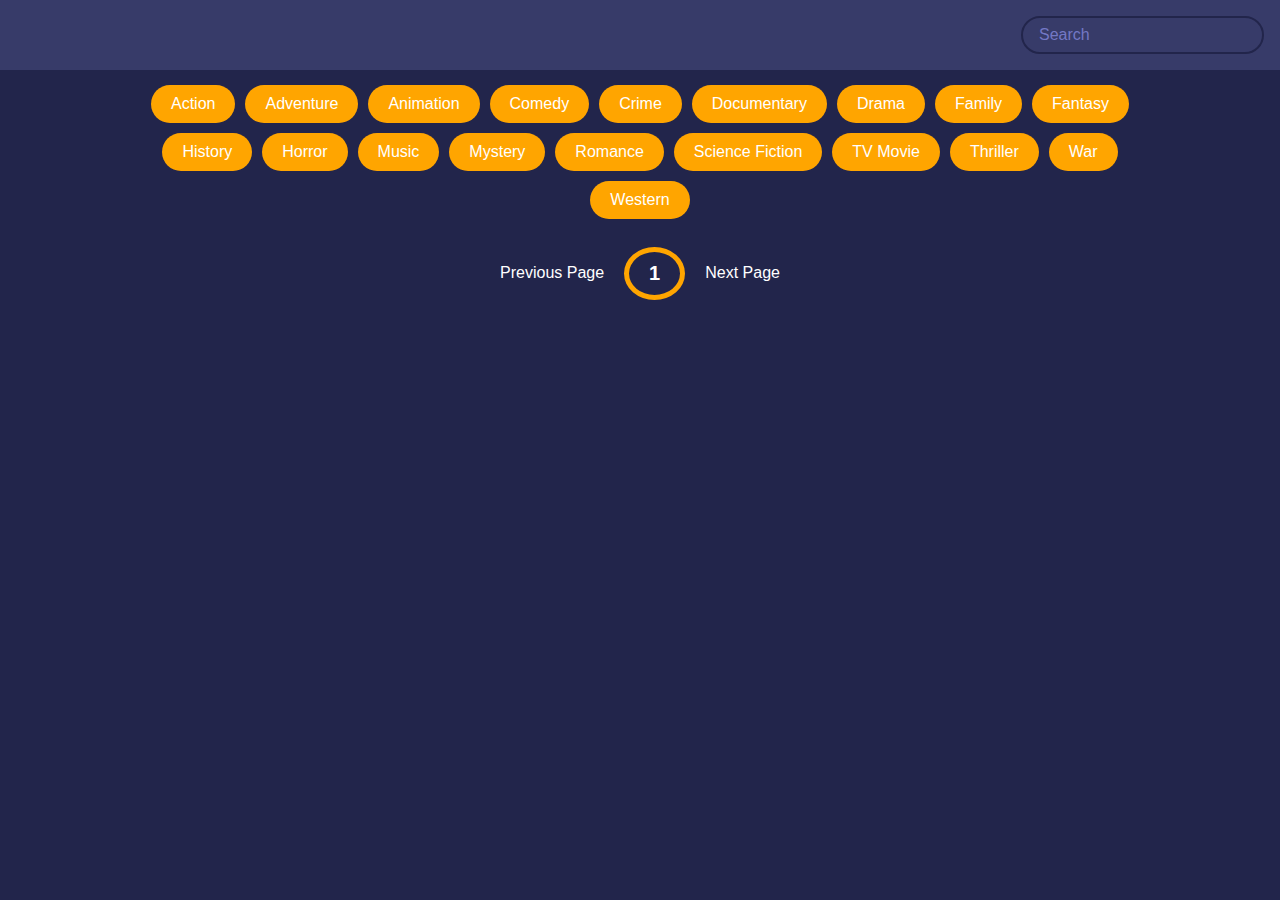
==== index.html @ 382e8a95 "Add files via upload" ====
<!DOCTYPE html>
<html lang="en">
<head>
    <meta charset="UTF-8">
    <meta name="viewport" content="width=device-width, initial-scale=1.0">
    <link rel="stylesheet" href="style.css">
    <title>Movie Box</title>
</head>
<body>
    
    <header>
        <form  id="form">
            <input type="text" placeholder="Search" id="search" class="search">
        </form>
    </header>
    <div id="tags"></div>
    <div id="myNav" class="overlay">

        <!-- Button to close the overlay navigation -->
        <a href="javascript:void(0)" class="closebtn" onclick="closeNav()">&times;</a>
      
        <!-- Overlay content -->
        <div class="overlay-content" id="overlay-content"></div>
        
        <a href="javascript:void(0)" class="arrow left-arrow" id="left-arrow">&#8656;</a> 
        
        <a href="javascript:void(0)" class="arrow right-arrow" id="right-arrow" >&#8658;</a>

      </div>
    <main id="main"></main>
    <div class="pagination">
        <div class="page" id="prev">Previous Page</div>
        <div class="current" id="current">1</div>
        <div class="page" id="next">Next Page</div>

    </div>

    <script src="script.js"></script>
</body>
</html>
---- style.css ----
@import url('https://fonts.googleapis.com/css2?family=Poppins:wght@200;400;700&display=swap');

*{
    box-sizing: border-box;
}

:root{
    --primary-color:#22254b;
    --secondary-color: #373b69;
}

body{
    background-color: var(--primary-color);
    font-family: 'Roboto', sans-serif;
    margin: 0;
}


header{
    padding:1rem;
    display:flex;
    justify-content: flex-end;
    background-color: var(--secondary-color);
}

.search{
    background-color: transparent;
    border: 2px solid var(--primary-color);
    padding:0.5rem 1rem;
    border-radius: 50px;
    font-size: 1rem;
    color:#fff;
    font-family: inherit;
}

.search:focus{
    outline:0;
    background-color: var(--primary-color);
}

.search::placeholder{
    color: #7378c5;
}

main{
    display:flex;
    flex-wrap: wrap;
    justify-content: center;
}

.movie {
    width: 300px;
    margin: 1rem;
    border-radius: 3px;
    box-shadow: 0.2px 4px 5px rgba(0,0,0,0.1);
    background-color: var(--secondary-color);
    position:relative;
    overflow: hidden;
}


.movie img{
    width:100%;
}

.movie-info{
    color:#eee;
    display: flex;
    align-items: center;
    justify-content: space-between;
    padding: 0.5rem 1rem 1rem;
    letter-spacing: 0.5px;
}

.movie-info h3{
    margin-top: 0;
}

.movie-info span{
    background-color: var(--primary-color);
    padding: 0.25rem 0.5rem;
    border-radius: 3px;
    font-weight: bold;
}

.movie-info span.green{
    color:lightgreen;
}

.movie-info span.orange{
    color:orange;
}

.movie-info span.red{
    color:red;
}

.overview{
    position:absolute;
    left:0;
    right:0;
    bottom:0;
    background-color: #fff;
    padding: 1rem;
    max-height: 100%;
    transform:translateY(101%);
    transition:transform 0.3s ease-in;
}

.movie:hover .overview{
    transform:translateY(0)
}

#tags{
    width:80%;
    display:flex;
    flex-wrap: wrap;
    justify-content: center;
    align-items: center;
    margin: 10px auto;
}

.tag{
    color:white;
    padding:10px 20px;
    background-color: orange;
    border-radius: 50px;
    margin:5px;
    display:inline-block;
    cursor: pointer;
}

.tag.highlight{
    background-color: red;
}
.no-results{
    color:white;
}

.pagination{
    display:flex;
    margin:10px 30px;
    align-items: center;
    justify-content: center;
    color:white;
}

.page{
    padding:20px;
    cursor:pointer;
}

.page.disabled{
    cursor:not-allowed;
    color:grey;
}

.current{
    padding: 10px 20px;
    border-radius: 50%;
    border: 5px solid orange;
    font-size: 20px;
    font-weight: 600;
}

.know-more{
    background-color: orange;
    color:white;
    font-size: 16px;
    font-weight: bold;
    border:0;
    border-radius: 50px;
    padding: 10px 20px;
    margin-top: 5px;
}
/* The Overlay (background) */
.overlay {
    /* Height & width depends on how you want to reveal the overlay (see JS below) */   
    height: 100%;
    width: 0;
    position: fixed; /* Stay in place */
    z-index: 1; /* Sit on top */
    left: 0;
    top: 0;
    background-color: rgb(0,0,0); /* Black fallback color */
    background-color: rgba(0,0,0, 0.9); /* Black w/opacity */
    overflow-x: hidden; /* Disable horizontal scroll */
    transition: 0.5s; /* 0.5 second transition effect to slide in or slide down the overlay (height or width, depending on reveal) */
  }
  
  /* Position the content inside the overlay */
  .overlay-content {
    position: relative;
    top: 10%; /* 25% from the top */
    width: 100%; /* 100% width */
    text-align: center; /* Centered text/links */
    margin-top: 30px; /* 30px top margin to avoid conflict with the close button on smaller screens */
  }
  
  /* The navigation links inside the overlay */
  .overlay a {
    padding: 8px;
    text-decoration: none;
    font-size: 36px;
    color: #818181;
    display: block; /* Display block instead of inline */
    transition: 0.3s; /* Transition effects on hover (color) */
  }
  
  /* When you mouse over the navigation links, change their color */
  .overlay a:hover, .overlay a:focus {
    color: #f1f1f1;
  }
  
  /* Position the close button (top right corner) */
  .overlay .closebtn {
    position: absolute;
    top: 20px;
    right: 45px;
    font-size: 60px;
  }
  
  /* When the height of the screen is less than 450 pixels, change the font-size of the links and position the close button again, so they don't overlap */
  @media screen and (max-height: 450px) {
    .overlay a {font-size: 20px}
    .overlay .closebtn {
      font-size: 40px;
      top: 15px;
      right: 35px;
    }
  }


  .embed.hide{
      display: none;
  }

  .embed.show{
      display: inline-block;
  }

  .arrow{
      position: absolute;
      font-size: 40px;
  }

  .arrow.left-arrow{
      top:50%;
      left:5%;
      transform: translateY(-50%);
  }

  
  .arrow.right-arrow{
    top:50%;
    transform: translateY(-50%);
    right:5%;
}

.dots{
    margin-top: 30px;
}

.dots .dot {
    padding: 5px 15px;
    border-radius: 50%;
    border: 5px solid var(--secondary-color);
    color: white;
    font-size: 20px;
    font-weight: 600;
    margin: 5px;
}

.dots .dot.active{
    border-color: orange;
}
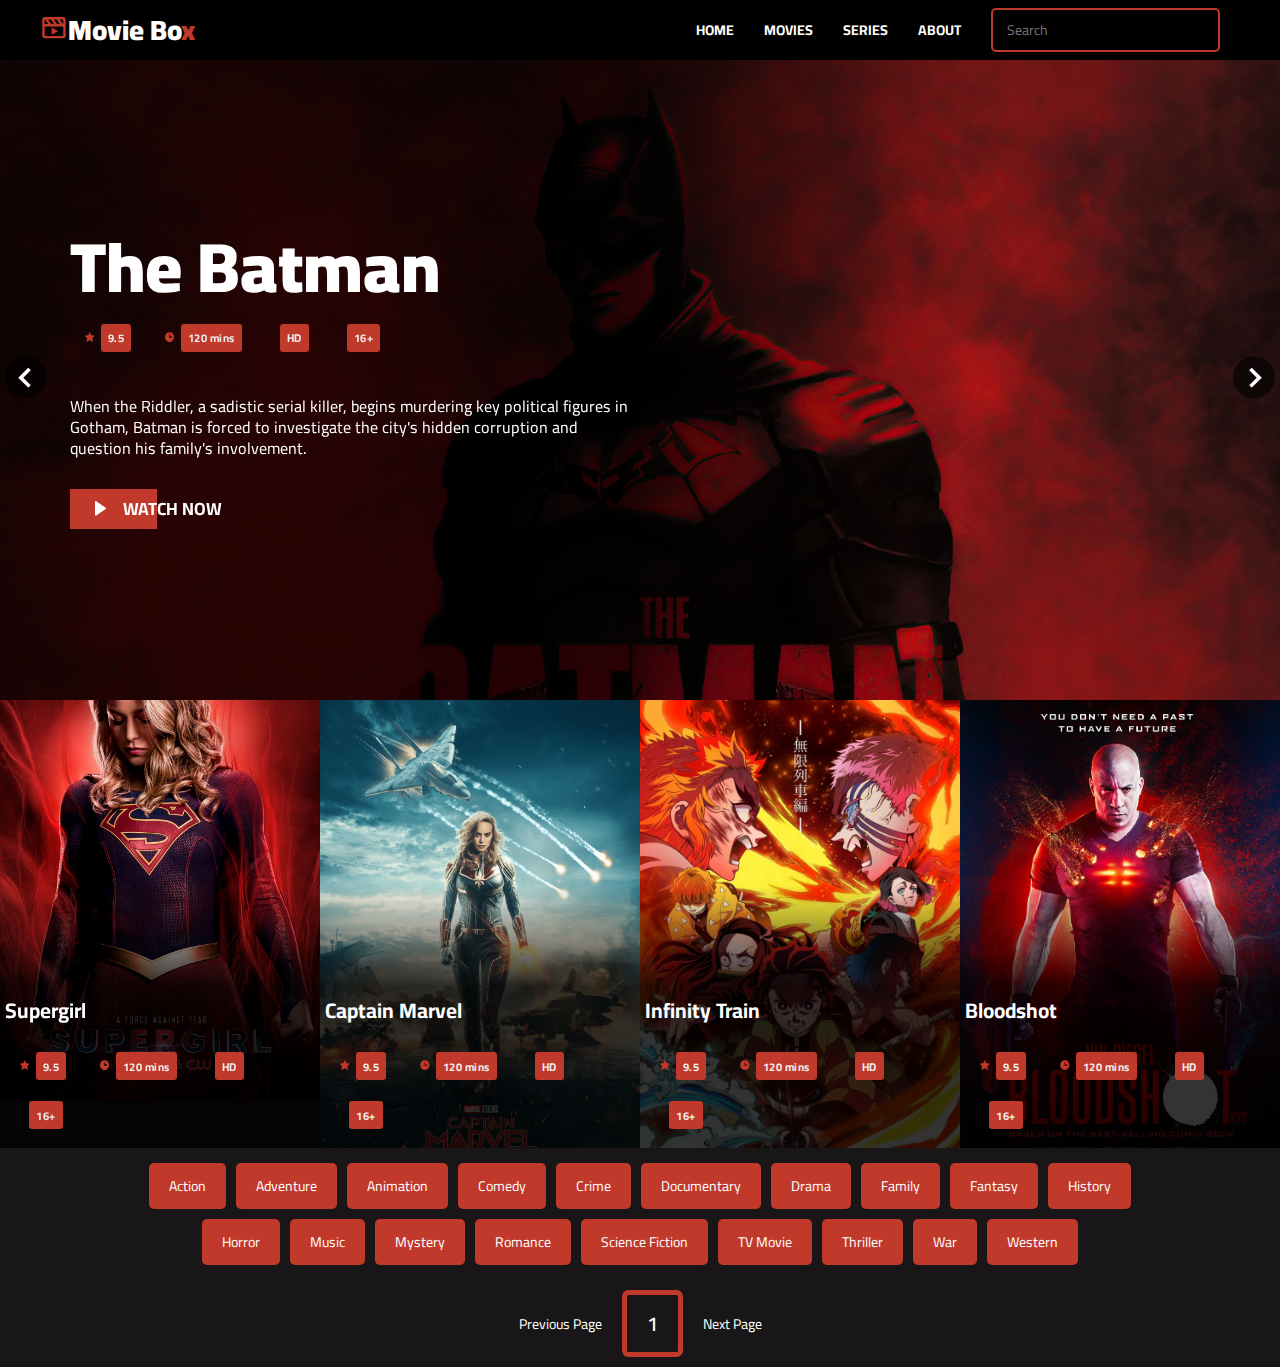
==== commit da39b8ed: "Initial commit" ====
--- a/index.html
+++ b/index.html
@@ -1,18 +1,342 @@
 <!DOCTYPE html>
 <html lang="en">
+
 <head>
     <meta charset="UTF-8">
+    <meta http-equiv="X-UA-Compatible" content="IE=edge">
     <meta name="viewport" content="width=device-width, initial-scale=1.0">
-    <link rel="stylesheet" href="style.css">
-    <title>Movie Box</title>
+    <title>
+        Flix
+    </title>
+    <!-- GOOGLE FONTS -->
+    <link rel="preconnect" href="https://fonts.gstatic.com">
+    <link href="https://fonts.googleapis.com/css2?family=Cairo:wght@200;300;400;600;700;900&display=swap" rel="stylesheet">
+    <!-- OWL CAROUSEL -->
+    <link rel="stylesheet" href="https://cdnjs.cloudflare.com/ajax/libs/OwlCarousel2/2.3.4/assets/owl.carousel.min.css" integrity="sha512-tS3S5qG0BlhnQROyJXvNjeEM4UpMXHrQfTGmbQ1gKmelCxlSEBUaxhRBj/EFTzpbP4RVSrpEikbmdJobCvhE3g==" crossorigin="anonymous" />
+    <!-- BOX ICONS -->
+    <link href='https://unpkg.com/boxicons@2.0.7/css/boxicons.min.css' rel='stylesheet'>
+    <!-- APP CSS -->
+    <link rel="stylesheet" href="grid.css">
+    <link rel="stylesheet" href="app.css">
 </head>
+
 <body>
-    
-    <header>
-        <form  id="form">
-            <input type="text" placeholder="Search" id="search" class="search">
-        </form>
-    </header>
+
+    <!-- NAV -->
+    <div class="nav-wrapper">
+        <div class="container">
+            <div class="nav">
+                <a href="#" class="logo">
+                    <i class='bx bx-movie-play bx-tada main-color'></i>Movie Bo<span class="main-color">x</span>
+                </a>
+                <ul class="nav-menu" id="nav-menu">
+                    <li><a href="#">Home</a></li>
+                    <li><a href="#">Movies</a></li>
+                    <li><a href="#">Series</a></li>
+                    <li><a href="#">About</a></li>
+                    <li>
+                            <form  id="form">
+                                <input type="text" placeholder="Search" id="search" class="search">
+                            </form>
+                       
+                    </li>
+                </ul>
+                <!-- MOBILE MENU TOGGLE -->
+                <div class="hamburger-menu" id="hamburger-menu">
+                    <div class="hamburger"></div>
+                </div>
+            </div>
+        </div>
+    </div>
+    <!-- END NAV -->
+
+    <!-- HERO SECTION -->
+    <div class="hero-section">
+        <!-- HERO SLIDE -->
+        <div class="hero-slide">
+            <div class="owl-carousel carousel-nav-center" id="hero-carousel">
+                <!-- SLIDE ITEM -->
+                <div class="hero-slide-item">
+                    <img src="./images/The-batman.png" alt="">
+                    <div class="overlay"></div>
+                    <div class="hero-slide-item-content">
+                        <div class="item-content-wraper">
+                            <div class="item-content-title top-down">
+                                The Batman
+                            </div>
+                            <div class="movie-infos top-down delay-2">
+                                <div class="movie-info">
+                                    <i class="bx bxs-star"></i>
+                                    <span>9.5</span>
+                                </div>
+                                <div class="movie-info">
+                                    <i class="bx bxs-time"></i>
+                                    <span>120 mins</span>
+                                </div>
+                                <div class="movie-info">
+                                    <span>HD</span>
+                                </div>
+                                <div class="movie-info">
+                                    <span>16+</span>
+                                </div>
+                            </div>
+                            <div class="item-content-description top-down delay-4">
+                                When the Riddler, a sadistic serial killer, begins murdering key political figures in Gotham, Batman is forced to investigate the city's hidden corruption and question his family's involvement.
+                            </div>
+                            <div class="item-action top-down delay-6">
+                                <a href="#" class="btn btn-hover">
+                                    <i class="bx bxs-right-arrow"></i>
+                                    <span>Watch now</span>
+                                </a>
+                            </div>
+                        </div>
+                    </div>
+                </div>
+                <!-- END SLIDE ITEM -->
+                <!-- SLIDE ITEM -->
+                <div class="hero-slide-item">
+                    <img src="./images/MORBIUS.png" alt="">
+                    <div class="overlay"></div>
+                    <div class="hero-slide-item-content">
+                        <div class="item-content-wraper">
+                            <div class="item-content-title top-down">
+                                Morbius
+                            </div>
+                            <div class="movie-infos top-down delay-2">
+                                <div class="movie-info">
+                                    <i class="bx bxs-star"></i>
+                                    <span>9.5</span>
+                                </div>
+                                <div class="movie-info">
+                                    <i class="bx bxs-time"></i>
+                                    <span>120 mins</span>
+                                </div>
+                                <div class="movie-info">
+                                    <span>HD</span>
+                                </div>
+                                <div class="movie-info">
+                                    <span>16+</span>
+                                </div>
+                            </div>
+                            <div class="item-content-description top-down delay-4">
+                                Biochemist Michael Morbius tries to cure himself of a rare blood disease, but he inadvertently infects himself with a form of vampirism instead.
+                            </div>
+                            <div class="item-action top-down delay-6">
+                                <a href="#" class="btn btn-hover">
+                                    <i class="bx bxs-right-arrow"></i>
+                                    <span>Watch now</span>
+                                </a>
+                            </div>
+                        </div>
+                    </div>
+                </div>
+                <!-- END SLIDE ITEM -->
+                <!-- SLIDE ITEM -->
+                <div class="hero-slide-item">
+                    <img src="./images/wanda-banner.jpg" alt="">
+                    <div class="overlay"></div>
+                    <div class="hero-slide-item-content">
+                        <div class="item-content-wraper">
+                            <div class="item-content-title top-down">
+                                Wanda Vision
+                            </div>
+                            <div class="movie-infos top-down delay-2">
+                                <div class="movie-info">
+                                    <i class="bx bxs-star"></i>
+                                    <span>9.5</span>
+                                </div>
+                                <div class="movie-info">
+                                    <i class="bx bxs-time"></i>
+                                    <span>120 mins</span>
+                                </div>
+                                <div class="movie-info">
+                                    <span>HD</span>
+                                </div>
+                                <div class="movie-info">
+                                    <span>16+</span>
+                                </div>
+                            </div>
+                            <div class="item-content-description top-down delay-4">
+                                Blends the style of classic sitcoms with the MCU, in which Wanda Maximoff and Vision - two super-powered beings living their ideal suburban lives - begin to suspect that everything is not as it seems.
+                            </div>
+                            <div class="item-action top-down delay-6">
+                                <a href="#" class="btn btn-hover">
+                                    <i class="bx bxs-right-arrow"></i>
+                                    <span>Watch now</span>
+                                </a>
+                            </div>
+                        </div>
+                    </div>
+                </div>
+                <!-- END SLIDE ITEM -->
+            </div>
+        </div>
+        <!-- END HERO SLIDE -->
+        <!-- TOP MOVIES SLIDE -->
+        <div class="top-movies-slide">
+            <div class="owl-carousel" id="top-movies-slide">
+                <!-- MOVIE ITEM -->
+                <div class="movie-item">
+                    <img src="./images/series/supergirl.jpg" alt="">
+                    <div class="movie-item-content">
+                        <div class="movie-item-title">
+                            Supergirl
+                        </div>
+                        <div class="movie-infos">
+                            <div class="movie-info">
+                                <i class="bx bxs-star"></i>
+                                <span>9.5</span>
+                            </div>
+                            <div class="movie-info">
+                                <i class="bx bxs-time"></i>
+                                <span>120 mins</span>
+                            </div>
+                            <div class="movie-info">
+                                <span>HD</span>
+                            </div>
+                            <div class="movie-info">
+                                <span>16+</span>
+                            </div>
+                        </div>
+                    </div>
+                </div>
+                <!-- END MOVIE ITEM -->
+                <!-- MOVIE ITEM -->
+                <div class="movie-item">
+                    <img src="./images/movies/captain-marvel.png" alt="">
+                    <div class="movie-item-content">
+                        <div class="movie-item-title">
+                            Captain Marvel
+                        </div>
+                        <div class="movie-infos">
+                            <div class="movie-info">
+                                <i class="bx bxs-star"></i>
+                                <span>9.5</span>
+                            </div>
+                            <div class="movie-info">
+                                <i class="bx bxs-time"></i>
+                                <span>120 mins</span>
+                            </div>
+                            <div class="movie-info">
+                                <span>HD</span>
+                            </div>
+                            <div class="movie-info">
+                                <span>16+</span>
+                            </div>
+                        </div>
+                    </div>
+                </div>
+                <!-- END MOVIE ITEM -->
+                <!-- MOVIE ITEM -->
+                <div class="movie-item">
+                    <img src="./images/cartoons/demon-slayer.jpg" alt="">
+                    <div class="movie-item-content">
+                        <div class="movie-item-title">
+                            Infinity Train
+                        </div>
+                        <div class="movie-infos">
+                            <div class="movie-info">
+                                <i class="bx bxs-star"></i>
+                                <span>9.5</span>
+                            </div>
+                            <div class="movie-info">
+                                <i class="bx bxs-time"></i>
+                                <span>120 mins</span>
+                            </div>
+                            <div class="movie-info">
+                                <span>HD</span>
+                            </div>
+                            <div class="movie-info">
+                                <span>16+</span>
+                            </div>
+                        </div>
+                    </div>
+                </div>
+                <!-- END MOVIE ITEM -->
+                <!-- MOVIE ITEM -->
+                <div class="movie-item">
+                    <img src="./images/movies/blood-shot.jpg" alt="">
+                    <div class="movie-item-content">
+                        <div class="movie-item-title">
+                            Bloodshot
+                        </div>
+                        <div class="movie-infos">
+                            <div class="movie-info">
+                                <i class="bx bxs-star"></i>
+                                <span>9.5</span>
+                            </div>
+                            <div class="movie-info">
+                                <i class="bx bxs-time"></i>
+                                <span>120 mins</span>
+                            </div>
+                            <div class="movie-info">
+                                <span>HD</span>
+                            </div>
+                            <div class="movie-info">
+                                <span>16+</span>
+                            </div>
+                        </div>
+                    </div>
+                </div>
+                <!-- END MOVIE ITEM -->
+                <!-- MOVIE ITEM -->
+                <div class="movie-item">
+                    <img src="./images/series/wanda.png" alt="">
+                    <div class="movie-item-content">
+                        <div class="movie-item-title">
+                            Wanda Vision
+                        </div>
+                        <div class="movie-infos">
+                            <div class="movie-info">
+                                <i class="bx bxs-star"></i>
+                                <span>9.5</span>
+                            </div>
+                            <div class="movie-info">
+                                <i class="bx bxs-time"></i>
+                                <span>120 mins</span>
+                            </div>
+                            <div class="movie-info">
+                                <span>HD</span>
+                            </div>
+                            <div class="movie-info">
+                                <span>16+</span>
+                            </div>
+                        </div>
+                    </div>
+                </div>
+                <!-- END MOVIE ITEM -->
+                <!-- MOVIE ITEM -->
+                <div class="movie-item">
+                    <img src="./images/movies/bat-man.jpg" alt="">
+                    <div class="movie-item-content">
+                        <div class="movie-item-title">
+                            The Dark Knight
+                        </div>
+                        <div class="movie-infos">
+                            <div class="movie-info">
+                                <i class="bx bxs-star"></i>
+                                <span>9.5</span>
+                            </div>
+                            <div class="movie-info">
+                                <i class="bx bxs-time"></i>
+                                <span>120 mins</span>
+                            </div>
+                            <div class="movie-info">
+                                <span>HD</span>
+                            </div>
+                            <div class="movie-info">
+                                <span>16+</span>
+                            </div>
+                        </div>
+                    </div>
+                </div>
+                <!-- END MOVIE ITEM -->
+            </div>
+        </div>
+        <!-- END TOP MOVIES SLIDE -->
+    </div>
+    <!-- END HERO SECTION -->
+
     <div id="tags"></div>
     <div id="myNav" class="overlay">
 
@@ -36,5 +360,15 @@
     </div>
 
     <script src="script.js"></script>
+
+    <!-- SCRIPT -->
+    <!-- JQUERY -->
+    <script src="https://code.jquery.com/jquery-3.6.0.min.js" integrity="sha256-/xUj+3OJU5yExlq6GSYGSHk7tPXikynS7ogEvDej/m4=" crossorigin="anonymous"></script>
+    <!-- OWL CAROUSEL -->
+    <script src="https://cdnjs.cloudflare.com/ajax/libs/OwlCarousel2/2.3.4/owl.carousel.min.js" integrity="sha512-bPs7Ae6pVvhOSiIcyUClR7/q2OAsRiovw4vAkX+zJbw3ShAeeqezq50RIIcIURq7Oa20rW2n2q+fyXBNcU9lrw==" crossorigin="anonymous"></script>
+    <!-- APP SCRIPT -->
+    <script src="app.js"></script>
+
 </body>
+
 </html>--- a/grid.css
+++ b/grid.css
@@ -0,0 +1,161 @@
+.row {
+    display: flex;
+    flex-wrap: wrap;
+    margin: 0 -15px;
+}
+
+[class*="col-"] {
+    padding: 0 15px;
+}
+
+.col-1 {
+    width: 8.33%;
+}
+
+.col-2 {
+    width: 16.66%;
+}
+
+.col-3 {
+    width: 25%;
+}
+
+.col-4 {
+    width: 33.33%;
+}
+
+.col-5 {
+    width: 41.66%;
+}
+
+.col-6 {
+    width: 50%;
+}
+
+.col-7 {
+    width: 58.33%;
+}
+
+.col-8 {
+    width: 66.66%;
+}
+
+.col-9 {
+    width: 75%;
+}
+
+.col-10 {
+    width: 83.33%;
+}
+
+.col-11 {
+    width: 91.66%;
+}
+
+.col-12 {
+    width: 100%;
+}
+
+/* MEDIUM SCREEN */
+
+@media only screen and (max-width: 1280px) {
+    .col-md-1 {
+        width: 8.33%;
+    }
+
+    .col-md-2 {
+        width: 16.66%;
+    }
+
+    .col-md-3 {
+        width: 25%;
+    }
+
+    .col-md-4 {
+        width: 33.33%;
+    }
+
+    .col-md-5 {
+        width: 41.66%;
+    }
+
+    .col-md-6 {
+        width: 50%;
+    }
+
+    .col-md-7 {
+        width: 58.33%;
+    }
+
+    .col-md-8 {
+        width: 66.66%;
+    }
+
+    .col-md-9 {
+        width: 75%;
+    }
+
+    .col-md-10 {
+        width: 83.33%;
+    }
+
+    .col-md-11 {
+        width: 91.66%;
+    }
+
+    .col-md-12 {
+        width: 100%;
+    }
+}
+
+/* SMALL SCREEN */
+
+@media only screen and (max-width: 850px) {
+    .col-sm-1 {
+        width: 8.33%;
+    }
+
+    .col-sm-2 {
+        width: 16.66%;
+    }
+
+    .col-sm-3 {
+        width: 25%;
+    }
+
+    .col-sm-4 {
+        width: 33.33%;
+    }
+
+    .col-sm-5 {
+        width: 41.66%;
+    }
+
+    .col-sm-6 {
+        width: 50%;
+    }
+
+    .col-sm-7 {
+        width: 58.33%;
+    }
+
+    .col-sm-8 {
+        width: 66.66%;
+    }
+
+    .col-sm-9 {
+        width: 75%;
+    }
+
+    .col-sm-10 {
+        width: 83.33%;
+    }
+
+    .col-sm-11 {
+        width: 91.66%;
+    }
+
+    .col-sm-12 {
+        width: 100%;
+    }
+}
--- a/app.css
+++ b/app.css
@@ -0,0 +1,855 @@
+:root {
+    --main-color: #c0392b;
+    --body-bg: #181616;
+    --box-bg: #221f1f;
+    --text-color: #ffffff;
+
+    --nav-height: 60px;
+    --space-top: 30px;
+}
+
+* {
+    padding: 0;
+    margin: 0;
+    box-sizing: border-box;
+}
+
+html {
+    font-size: 16px;
+}
+
+body {
+    font-family: "Cairo", sans-serif;
+    background-color: var(--body-bg);
+    color: var(--text-color);
+    padding-top: var(--nav-height);
+}
+
+a {
+    text-decoration: none;
+    color: unset;
+}
+
+.search{
+    background-color: transparent;
+    border: 2px solid var(--main-color);
+    padding:0.5rem 1rem;
+    border-radius: 5px;
+    font-size: 1rem;
+    color:#fff;
+    font-family: "Cairo", sans-serif;
+}
+
+.search:focus{
+    outline:0;
+    background-color: var(--main-color);
+}
+
+img {
+    max-width: 100%;
+}
+
+.main-color {
+    color: var(--main-color);
+}
+
+.container {
+    max-width: 1920px;
+    padding: 0 40px;
+    margin: auto;
+}
+
+.overlay {
+    position: absolute;
+    top: 0;
+    right: 0;
+    bottom: 0;
+    left: 0;
+    background-color: rgba(0, 0, 0, 0.5);
+}
+
+.nav-wrapper {
+    position: fixed;
+    top: 0;
+    left: 0;
+    width: 100%;
+    z-index: 99;
+    background-color: #000000;
+}
+
+.nav {
+    display: flex;
+    align-items: center;
+    justify-content: space-between;
+    color: var(--text-color);
+    height: var(--nav-height);
+}
+
+.nav a {
+    color: var(--text-color);
+}
+
+.logo {
+    font-size: 2rem;
+    font-weight: 900;
+}
+
+.nav-menu {
+    list-style-type: none;
+    display: flex;
+    align-items: center;
+    padding: 0 20px;
+}
+
+.nav-menu li ~ li {
+    margin-left: 30px;
+}
+
+.nav-menu a {
+    text-transform: uppercase;
+    font-weight: 700;
+}
+
+.nav-menu a:hover {
+    color: var(--main-color);
+}
+
+.nav-menu a.btn:hover,
+a.logo:hover,
+a.movie-item:hover {
+    color: unset;
+}
+
+.btn {
+    color: #ffffff;
+    padding: 0.25rem 1.5rem;
+    text-transform: uppercase;
+    font-size: 1.25rem;
+    font-weight: 700;
+    display: inline-flex;
+    position: relative;
+    align-items: center;
+}
+
+.btn-hover::before {
+    z-index: 1;
+    content: "";
+    position: absolute;
+    top: 0;
+    left: 0;
+    width: 50%;
+    height: 100%;
+    background-color: var(--main-color);
+    transition: 0.3s ease-in-out;
+}
+
+.btn-hover:hover::before {
+    width: 100%;
+}
+
+.btn i,
+.btn span {
+    z-index: 1;
+}
+
+.btn i {
+    margin-right: 1rem;
+}
+
+.hamburger-menu {
+    --size: 30px;
+    height: var(--size);
+    width: var(--size);
+    cursor: pointer;
+    z-index: 101;
+    position: relative;
+    display: none;
+    align-items: center;
+}
+
+.hamburger {
+    position: relative;
+}
+
+.hamburger,
+.hamburger::before,
+.hamburger::after {
+    width: var(--size);
+    height: 3px;
+    border-radius: 0.5rem;
+    background-color: var(--text-color);
+    transition: 0.4s;
+}
+
+.hamburger::before,
+.hamburger::after {
+    content: "";
+    position: absolute;
+    left: 0;
+}
+
+.hamburger::before {
+    top: -10px;
+}
+
+.hamburger::after {
+    bottom: -10px;
+}
+
+.hamburger-menu.active .hamburger {
+    background-color: transparent;
+}
+
+.hamburger-menu.active .hamburger::before {
+    transform-origin: top left;
+    transform: rotate(45deg);
+    left: 6px;
+}
+
+.hamburger-menu.active .hamburger::after {
+    transform-origin: bottom left;
+    transform: rotate(-45deg);
+    left: 6px;
+}
+
+.hero-slide-item {
+    padding-top: 40%;
+    position: relative;
+    overflow: hidden;
+}
+
+.hero-slide-item img {
+    width: 100%;
+    position: absolute;
+    top: 0;
+    left: 0;
+}
+
+.hero-slide-item-content {
+    position: absolute;
+    top: 0;
+    left: 0;
+    width: 100%;
+    height: 100%;
+    color: var(--text-color);
+    display: flex;
+}
+
+.item-content-wraper {
+    padding-left: 5rem;
+    width: 40%;
+    background-color: rgba(0, 0, 0, 0.8);
+    display: flex;
+    flex-direction: column;
+    justify-content: center;
+    position: relative;
+}
+
+.item-content-wraper::before {
+    content: "";
+    position: absolute;
+    top: 0;
+    left: 100%;
+    width: 50%;
+    height: 100%;
+    background: linear-gradient(to right, rgba(0, 0, 0, 0.8), rgba(0, 0, 0, 0));
+}
+
+.item-content-title {
+    font-size: 5rem;
+    line-height: 5rem;
+    font-weight: 900;
+}
+
+.movie-infos {
+    display: flex;
+    align-items: center;
+    flex-wrap: wrap;
+    margin-top: calc(var(--space-top) / 2);
+}
+
+.movie-info {
+    display: flex;
+    align-items: center;
+    font-size: 0.8rem;
+    font-weight: 600;
+}
+
+.movie-info span {
+    margin-left: 5px;
+}
+
+.movie-info i {
+    color: var(--main-color);
+}
+
+.movie-info ~ .movie-info {
+    margin-left: 5px;
+}
+
+.item-content-description {
+    font-size: 1.15rem;
+    margin-top: var(--space-top);
+    line-height: 1.5rem;
+}
+
+.item-action {
+    margin-top: var(--space-top);
+}
+
+.carousel-nav-center {
+    position: relative;
+}
+
+.carousel-nav-center .owl-nav button i {
+    font-size: 3rem;
+}
+
+.carousel-nav-center .owl-nav button {
+    position: absolute;
+    top: 50%;
+    transform: translateY(-50%);
+}
+
+.carousel-nav-center .owl-nav .owl-prev {
+    position: absolute;
+    left: 5px;
+}
+
+.carousel-nav-center .owl-nav .owl-next {
+    position: absolute;
+    right: 5px;
+}
+
+.owl-nav button {
+    border: none;
+    outline: none;
+}
+
+.owl-nav button i {
+    background-color: rgba(0, 0, 0, 0.6);
+    border-radius: 50%;
+}
+
+.owl-nav button:hover i {
+    color: var(--main-color);
+}
+
+.top-down {
+    transform: translateY(-50px);
+    visibility: hidden;
+    opacity: 0;
+    transition: 0.5s ease-in-out;
+}
+
+.delay-2 {
+    transition-delay: 0.2s;
+}
+
+.delay-4 {
+    transition-delay: 0.4s;
+}
+
+.delay-6 {
+    transition-delay: 0.6s;
+}
+
+.delay-8 {
+    transition-delay: 0.8s;
+}
+
+.owl-item.active .top-down {
+    transform: translateY(0);
+    visibility: visible;
+    opacity: 1;
+}
+
+.movie-item {
+    display: block;
+    position: relative;
+    overflow: hidden;
+    padding-top: 140%;
+    cursor: pointer;
+}
+
+.movie-item img {
+    position: absolute;
+    top: 0;
+    left: 0;
+    width: 100%;
+    transition: transform 0.3s linear;
+}
+
+.movie-item:hover img {
+    transform: scale(1.2);
+}
+
+.movie-item-content {
+    position: absolute;
+    bottom: 0;
+    left: 0;
+    width: 100%;
+    padding: 5px;
+    background-color: rgba(0, 0, 0, 0.8);
+}
+
+.movie-item-content::before {
+    content: "";
+    position: absolute;
+    bottom: 100%;
+    left: 0;
+    width: 100%;
+    height: 100px;
+    background: linear-gradient(to top, rgba(0, 0, 0, 0.8), rgba(0, 0, 0, 0));
+}
+
+.movie-item-title {
+    color: var(--text-color);
+    font-size: 1.5rem;
+    position: relative;
+    font-weight: 700;
+}
+
+.section {
+    padding-top: 80px;
+}
+
+.section-header {
+    margin-bottom: 30px;
+    padding-left: 20px;
+    text-transform: uppercase;
+    font-size: 1.5rem;
+    font-weight: 700;
+    border-left: 4px solid var(--main-color);
+    display: flex;
+    align-items: center;
+}
+
+.pricing-header {
+    margin-bottom: 30px;
+    text-align: center;
+    font-size: 2rem;
+    font-weight: 700;
+    text-transform: uppercase;
+}
+
+.pricing-box {
+    padding: 50px;
+    margin: 15px 0;
+    background-color: var(--box-bg);
+    border-top: 5px solid transparent;
+    transition: transform 0.3s ease-in-out;
+}
+
+.pricing-box:hover {
+    transform: translateY(-20px);
+}
+
+.pricing-box.hightlight {
+    border-top: 5px solid var(--main-color);
+}
+
+.pricing-box-header {
+    display: flex;
+    align-items: center;
+    justify-content: space-between;
+    font-size: 1.5rem;
+}
+
+.pricing-price {
+    font-weight: 700;
+}
+
+.pricing-price span {
+    font-size: 1rem;
+}
+
+.pricing-box-content {
+    text-align: center;
+    margin-top: 60px;
+    font-size: 1.25rem;
+}
+
+.pricing-box-action {
+    text-align: center;
+    margin-top: 60px;
+}
+
+footer.section {
+    margin-top: 80px;
+    padding-bottom: 80px;
+    position: relative;
+    background-color: var(--box-bg);
+}
+
+footer a:hover {
+    color: var(--main-color);
+}
+
+footer a.logo {
+    margin-top: -2.5rem;
+    display: block;
+}
+
+footer a.logo:hover {
+    color: unset;
+}
+
+.social-list {
+    display: flex;
+    align-items: center;
+    margin-top: 20px;
+}
+
+.social-item {
+    --size: 30px;
+    height: var(--size);
+    width: var(--size);
+    display: grid;
+    place-items: center;
+    border-radius: 50%;
+    background-color: var(--text-color);
+    color: var(--main-color);
+}
+
+.social-item:hover {
+    background-color: var(--main-color);
+    color: var(--text-color);
+}
+
+.social-item ~ .social-item {
+    margin-left: 20px;
+}
+
+footer .content {
+    margin-top: 20px;
+}
+
+.footer-menu {
+    list-style-type: none;
+}
+
+.footer-menu a {
+    display: inline-block;
+    transition: transform 0.2s ease-in-out;
+}
+
+.footer-menu a:hover {
+    transform: translateX(5px);
+}
+
+.copyright {
+    padding: 10px;
+    border-top: 1px solid var(--body-bg);
+    background-color: var(--box-bg);
+    text-align: center;
+}
+
+/* RESPONSIVE */
+
+@media only screen and (max-width: 1280px) {
+    html {
+        font-size: 14px;
+    }
+
+    .hero-slide-item {
+        padding-top: 50%;
+    }
+
+    .item-content-wraper {
+        width: 50%;
+    }
+}
+
+@media only screen and (max-width: 850px) {
+    html {
+        font-size: 12px;
+    }
+
+    .container {
+        padding: 0 15px;
+    }
+
+    .hero-slide-item {
+        height: max-content;
+        padding-top: unset;
+    }
+
+    .item-content-wraper {
+        width: 100%;
+        height: 100%;
+        padding-bottom: 20px;
+        padding-right: 5rem;
+        background-color: rgba(0, 0, 0, 0.2);
+    }
+
+    .hero-slide-item-content {
+        position: relative;
+    }
+
+    .hero-slide-item img {
+        height: 100%;
+    }
+
+    .item-content-title {
+        font-size: 3rem;
+    }
+
+    .hamburger-menu {
+        display: grid;
+    }
+
+    .nav-menu {
+        /* display: none; */
+        position: absolute;
+        top: 100%;
+        left: -100%;
+        background-color: #000000;
+        flex-direction: column;
+        width: 80%;
+        height: 100vh;
+        padding: 20px;
+        transition: 0.3s ease-in-out;
+    }
+
+    .nav-menu li {
+        margin: 10px 30px;
+    }
+
+    .nav-menu.active {
+        left: 0;
+    }
+}
+
+main{
+    display:flex;
+    flex-wrap: wrap;
+    justify-content: center;
+}
+
+.movie {
+    width: 300px;
+    margin: 1rem;
+    border-radius: 3px;
+    box-shadow: 0.2px 4px 5px rgba(0,0,0,0.1);
+    background-color: var(--);
+    position:relative;
+    overflow: hidden;
+}
+
+
+.movie img{
+    width:100%;
+}
+
+.movie-info{
+    color:#eee;
+    display: flex;
+    align-items: center;
+    justify-content: space-between;
+    padding: 0.5rem 1rem 1rem;
+    letter-spacing: 0.5px;
+}
+
+.movie-info h3{
+    margin-top: 0;
+}
+
+.movie-info span{
+    background-color: var(--main-color);
+    padding: 0.25rem 0.5rem;
+    border-radius: 3px;
+    font-weight: bold;
+}
+
+.movie-info span.green{
+    color:lightgreen;
+}
+
+.movie-info span.orange{
+    color:orange;
+}
+
+.movie-info span.red{
+    color:red;
+}
+
+.overview{
+    position:absolute;
+    left:0;
+    right:0;
+    bottom:0;
+    background-color: rgb(0, 0, 0);
+    padding: 1rem;
+    max-height: 100%;
+    transform:translateY(101%);
+    transition:transform 0.3s ease-in;
+}
+
+.movie:hover .overview{
+    transform:translateY(0)
+}
+
+#tags{
+    width:80%;
+    display:flex;
+    flex-wrap: wrap;
+    justify-content: center;
+    align-items: center;
+    margin: 10px auto;
+}
+
+.tag{
+    color:white;
+    padding:10px 20px;
+    background-color: var(--main-color);
+    border-radius: 5px;
+    margin:5px;
+    display:inline-block;
+    cursor: pointer;
+}
+
+.tag.highlight{
+    background-color: red;
+}
+.no-results{
+    color:white;
+}
+
+.pagination{
+    display:flex;
+    margin:10px 30px;
+    align-items: center;
+    justify-content: center;
+    color:white;
+}
+
+.page{
+    padding:20px;
+    cursor:pointer;
+}
+
+.page.disabled{
+    cursor:not-allowed;
+    color:grey;
+}
+
+.current{
+    padding: 10px 20px;
+    border-radius: 10%;
+    border: 5px solid var(--main-color);
+    font-size: 20px;
+    font-weight: 600;
+}
+
+.know-more{
+    background-color: var(--main-color);
+    color:white;
+    font-size: 16px;
+    font-weight: bold;
+    border:0;
+    border-radius: 50px;
+    padding: 10px 20px;
+    margin-top: 5px;
+}
+/* The Overlay (background) */
+.overlay {
+    /* Height & width depends on how you want to reveal the overlay (see JS below) */   
+    height: 100%;
+    width: 0;
+    position: fixed; /* Stay in place */
+    z-index: 1; /* Sit on top */
+    left: 0;
+    top: 0;
+    background-color: rgb(0,0,0); /* Black fallback color */
+    background-color: rgba(0,0,0, 0.9); /* Black w/opacity */
+    overflow-x: hidden; /* Disable horizontal scroll */
+    transition: 0.5s; /* 0.5 second transition effect to slide in or slide down the overlay (height or width, depending on reveal) */
+  }
+  
+  /* Position the content inside the overlay */
+  .overlay-content {
+    position: relative;
+    top: 10%; /* 25% from the top */
+    width: 100%; /* 100% width */
+    text-align: center; /* Centered text/links */
+    margin-top: 30px; /* 30px top margin to avoid conflict with the close button on smaller screens */
+  }
+  
+  /* The navigation links inside the overlay */
+  .overlay a {
+    padding: 8px;
+    text-decoration: none;
+    font-size: 36px;
+    color: #818181;
+    display: block; /* Display block instead of inline */
+    transition: 0.3s; /* Transition effects on hover (color) */
+  }
+  
+  /* When you mouse over the navigation links, change their color */
+  .overlay a:hover, .overlay a:focus {
+    color: #f1f1f1;
+  }
+  
+  /* Position the close button (top right corner) */
+  .overlay .closebtn {
+    position: absolute;
+    top: 20px;
+    right: 45px;
+    font-size: 60px;
+  }
+  
+  /* When the height of the screen is less than 450 pixels, change the font-size of the links and position the close button again, so they don't overlap */
+  @media screen and (max-height: 450px) {
+    .overlay a {font-size: 20px}
+    .overlay .closebtn {
+      font-size: 40px;
+      top: 15px;
+      right: 35px;
+    }
+  }
+
+
+  .embed.hide{
+      display: none;
+  }
+
+  .embed.show{
+      display: inline-block;
+  }
+
+  .arrow{
+      position: absolute;
+      font-size: 40px;
+  }
+
+  .arrow.left-arrow{
+      top:50%;
+      left:5%;
+      transform: translateY(-50%);
+  }
+
+  
+  .arrow.right-arrow{
+    top:50%;
+    transform: translateY(-50%);
+    right:5%;
+}
+
+.dots{
+    margin-top: 30px;
+}
+
+.dots .dot {
+    padding: 5px 15px;
+    border-radius: 50%;
+    border: 5px solid var(--secondary-color);
+    color: white;
+    font-size: 20px;
+    font-weight: 600;
+    margin: 5px;
+}
+
+.dots .dot.active{
+    border-color: orange;
+}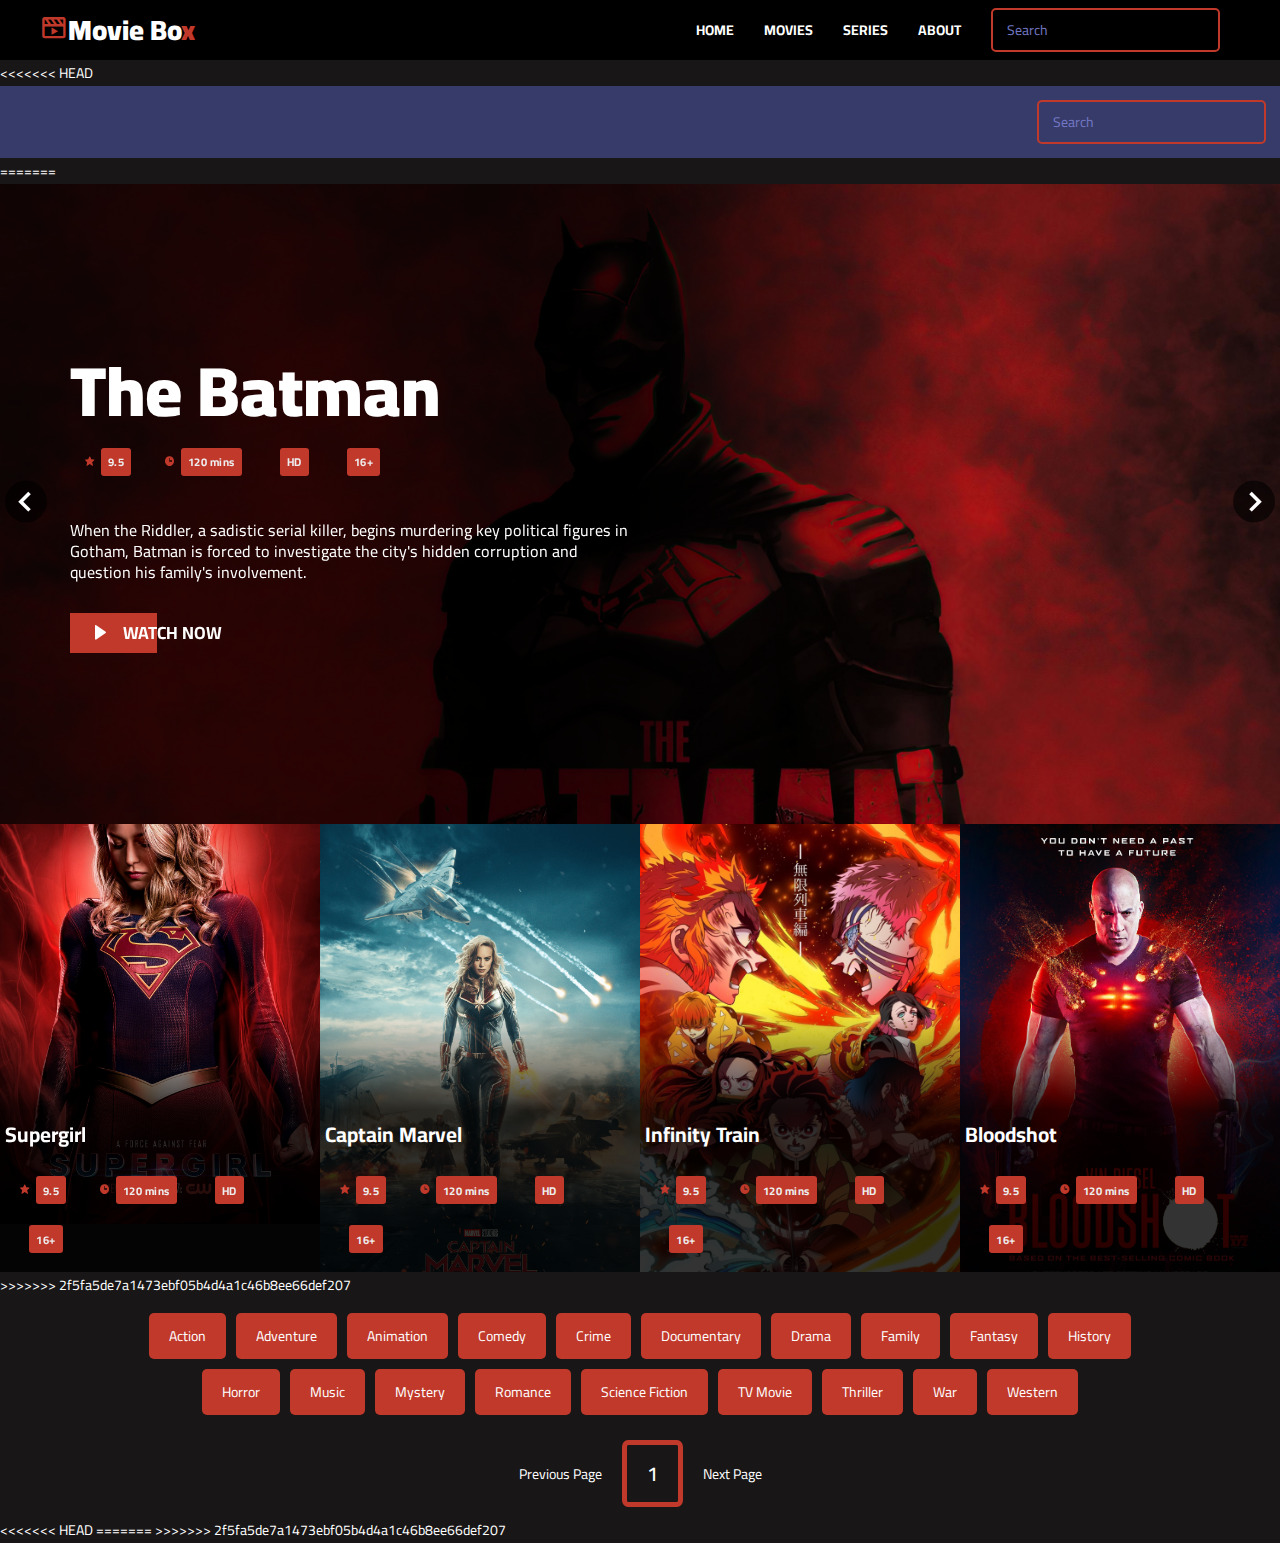
==== commit 7df3ed1c: "readme, js notes" ====
--- a/index.html
+++ b/index.html
@@ -1,5 +1,20 @@
 <!DOCTYPE html>
 <html lang="en">
+<<<<<<< HEAD
+<head>
+    <meta charset="UTF-8">
+    <meta name="viewport" content="width=device-width, initial-scale=1.0">
+    <link rel="stylesheet" href="style.css">
+    <title>Movie Box</title>
+</head>
+<body>
+    
+    <header>
+        <form  id="form">
+            <input type="text" placeholder="Search" id="search" class="search">
+        </form>
+    </header>
+=======
 
 <head>
     <meta charset="UTF-8">
@@ -337,6 +352,7 @@
     </div>
     <!-- END HERO SECTION -->
 
+>>>>>>> 2f5fa5de7a1473ebf05b4d4a1c46b8ee66def207
     <div id="tags"></div>
     <div id="myNav" class="overlay">
 
@@ -360,6 +376,9 @@
     </div>
 
     <script src="script.js"></script>
+<<<<<<< HEAD
+</body>
+=======
 
     <!-- SCRIPT -->
     <!-- JQUERY -->
@@ -371,4 +390,5 @@
 
 </body>
 
+>>>>>>> 2f5fa5de7a1473ebf05b4d4a1c46b8ee66def207
 </html>--- a/style.css
+++ b/style.css
@@ -0,0 +1,276 @@
+@import url('https://fonts.googleapis.com/css2?family=Poppins:wght@200;400;700&display=swap');
+
+*{
+    box-sizing: border-box;
+}
+
+:root{
+    --primary-color:#22254b;
+    --secondary-color: #373b69;
+}
+
+body{
+    background-color: var(--primary-color);
+    font-family: 'Roboto', sans-serif;
+    margin: 0;
+}
+
+
+header{
+    padding:1rem;
+    display:flex;
+    justify-content: flex-end;
+    background-color: var(--secondary-color);
+}
+
+.search{
+    background-color: transparent;
+    border: 2px solid var(--primary-color);
+    padding:0.5rem 1rem;
+    border-radius: 50px;
+    font-size: 1rem;
+    color:#fff;
+    font-family: inherit;
+}
+
+.search:focus{
+    outline:0;
+    background-color: var(--primary-color);
+}
+
+.search::placeholder{
+    color: #7378c5;
+}
+
+main{
+    display:flex;
+    flex-wrap: wrap;
+    justify-content: center;
+}
+
+.movie {
+    width: 300px;
+    margin: 1rem;
+    border-radius: 3px;
+    box-shadow: 0.2px 4px 5px rgba(0,0,0,0.1);
+    background-color: var(--secondary-color);
+    position:relative;
+    overflow: hidden;
+}
+
+
+.movie img{
+    width:100%;
+}
+
+.movie-info{
+    color:#eee;
+    display: flex;
+    align-items: center;
+    justify-content: space-between;
+    padding: 0.5rem 1rem 1rem;
+    letter-spacing: 0.5px;
+}
+
+.movie-info h3{
+    margin-top: 0;
+}
+
+.movie-info span{
+    background-color: var(--primary-color);
+    padding: 0.25rem 0.5rem;
+    border-radius: 3px;
+    font-weight: bold;
+}
+
+.movie-info span.green{
+    color:lightgreen;
+}
+
+.movie-info span.orange{
+    color:orange;
+}
+
+.movie-info span.red{
+    color:red;
+}
+
+.overview{
+    position:absolute;
+    left:0;
+    right:0;
+    bottom:0;
+    background-color: #fff;
+    padding: 1rem;
+    max-height: 100%;
+    transform:translateY(101%);
+    transition:transform 0.3s ease-in;
+}
+
+.movie:hover .overview{
+    transform:translateY(0)
+}
+
+#tags{
+    width:80%;
+    display:flex;
+    flex-wrap: wrap;
+    justify-content: center;
+    align-items: center;
+    margin: 10px auto;
+}
+
+.tag{
+    color:white;
+    padding:10px 20px;
+    background-color: orange;
+    border-radius: 50px;
+    margin:5px;
+    display:inline-block;
+    cursor: pointer;
+}
+
+.tag.highlight{
+    background-color: red;
+}
+.no-results{
+    color:white;
+}
+
+.pagination{
+    display:flex;
+    margin:10px 30px;
+    align-items: center;
+    justify-content: center;
+    color:white;
+}
+
+.page{
+    padding:20px;
+    cursor:pointer;
+}
+
+.page.disabled{
+    cursor:not-allowed;
+    color:grey;
+}
+
+.current{
+    padding: 10px 20px;
+    border-radius: 50%;
+    border: 5px solid orange;
+    font-size: 20px;
+    font-weight: 600;
+}
+
+.know-more{
+    background-color: orange;
+    color:white;
+    font-size: 16px;
+    font-weight: bold;
+    border:0;
+    border-radius: 50px;
+    padding: 10px 20px;
+    margin-top: 5px;
+}
+/* The Overlay (background) */
+.overlay {
+    /* Height & width depends on how you want to reveal the overlay (see JS below) */   
+    height: 100%;
+    width: 0;
+    position: fixed; /* Stay in place */
+    z-index: 1; /* Sit on top */
+    left: 0;
+    top: 0;
+    background-color: rgb(0,0,0); /* Black fallback color */
+    background-color: rgba(0,0,0, 0.9); /* Black w/opacity */
+    overflow-x: hidden; /* Disable horizontal scroll */
+    transition: 0.5s; /* 0.5 second transition effect to slide in or slide down the overlay (height or width, depending on reveal) */
+  }
+  
+  /* Position the content inside the overlay */
+  .overlay-content {
+    position: relative;
+    top: 10%; /* 25% from the top */
+    width: 100%; /* 100% width */
+    text-align: center; /* Centered text/links */
+    margin-top: 30px; /* 30px top margin to avoid conflict with the close button on smaller screens */
+  }
+  
+  /* The navigation links inside the overlay */
+  .overlay a {
+    padding: 8px;
+    text-decoration: none;
+    font-size: 36px;
+    color: #818181;
+    display: block; /* Display block instead of inline */
+    transition: 0.3s; /* Transition effects on hover (color) */
+  }
+  
+  /* When you mouse over the navigation links, change their color */
+  .overlay a:hover, .overlay a:focus {
+    color: #f1f1f1;
+  }
+  
+  /* Position the close button (top right corner) */
+  .overlay .closebtn {
+    position: absolute;
+    top: 20px;
+    right: 45px;
+    font-size: 60px;
+  }
+  
+  /* When the height of the screen is less than 450 pixels, change the font-size of the links and position the close button again, so they don't overlap */
+  @media screen and (max-height: 450px) {
+    .overlay a {font-size: 20px}
+    .overlay .closebtn {
+      font-size: 40px;
+      top: 15px;
+      right: 35px;
+    }
+  }
+
+
+  .embed.hide{
+      display: none;
+  }
+
+  .embed.show{
+      display: inline-block;
+  }
+
+  .arrow{
+      position: absolute;
+      font-size: 40px;
+  }
+
+  .arrow.left-arrow{
+      top:50%;
+      left:5%;
+      transform: translateY(-50%);
+  }
+
+  
+  .arrow.right-arrow{
+    top:50%;
+    transform: translateY(-50%);
+    right:5%;
+}
+
+.dots{
+    margin-top: 30px;
+}
+
+.dots .dot {
+    padding: 5px 15px;
+    border-radius: 50%;
+    border: 5px solid var(--secondary-color);
+    color: white;
+    font-size: 20px;
+    font-weight: 600;
+    margin: 5px;
+}
+
+.dots .dot.active{
+    border-color: orange;
+}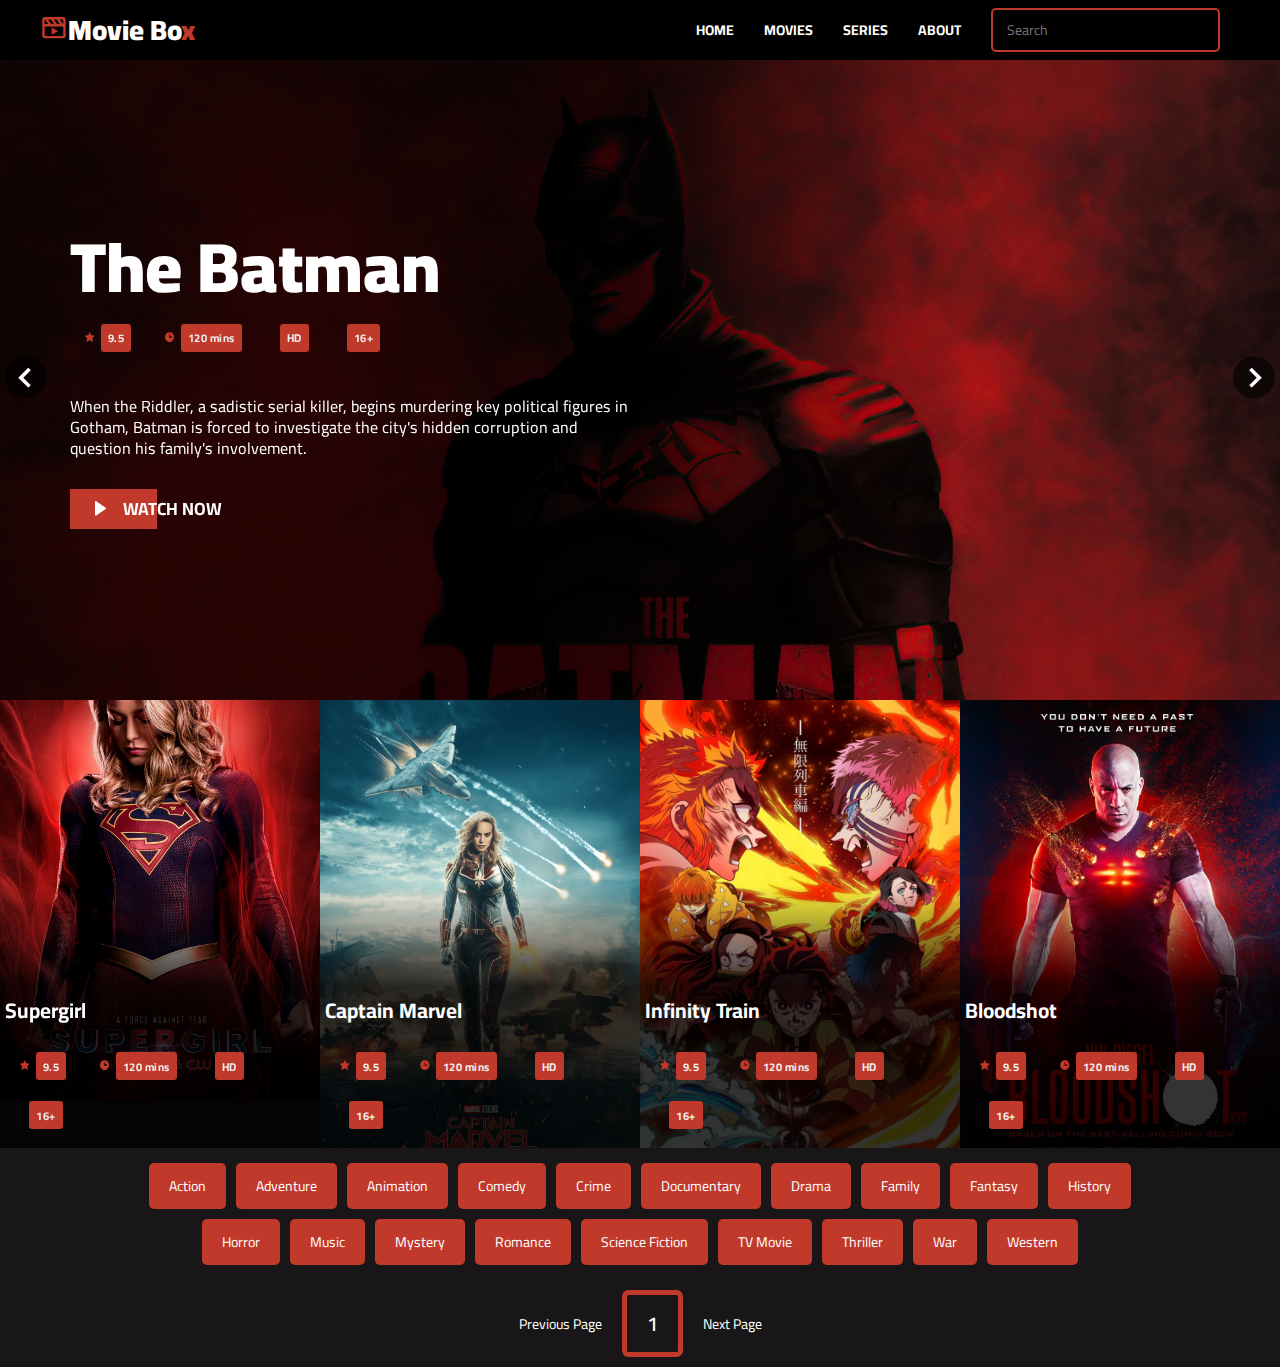
==== commit e29e6815: "Merge pull request #2 from trietryannguyen/LordNiceth" ====
--- a/index.html
+++ b/index.html
@@ -1,20 +1,5 @@
 <!DOCTYPE html>
 <html lang="en">
-<<<<<<< HEAD
-<head>
-    <meta charset="UTF-8">
-    <meta name="viewport" content="width=device-width, initial-scale=1.0">
-    <link rel="stylesheet" href="style.css">
-    <title>Movie Box</title>
-</head>
-<body>
-    
-    <header>
-        <form  id="form">
-            <input type="text" placeholder="Search" id="search" class="search">
-        </form>
-    </header>
-=======
 
 <head>
     <meta charset="UTF-8">
@@ -352,7 +337,6 @@
     </div>
     <!-- END HERO SECTION -->
 
->>>>>>> 2f5fa5de7a1473ebf05b4d4a1c46b8ee66def207
     <div id="tags"></div>
     <div id="myNav" class="overlay">
 
@@ -376,9 +360,6 @@
     </div>
 
     <script src="script.js"></script>
-<<<<<<< HEAD
-</body>
-=======
 
     <!-- SCRIPT -->
     <!-- JQUERY -->
@@ -390,5 +371,4 @@
 
 </body>
 
->>>>>>> 2f5fa5de7a1473ebf05b4d4a1c46b8ee66def207
 </html>